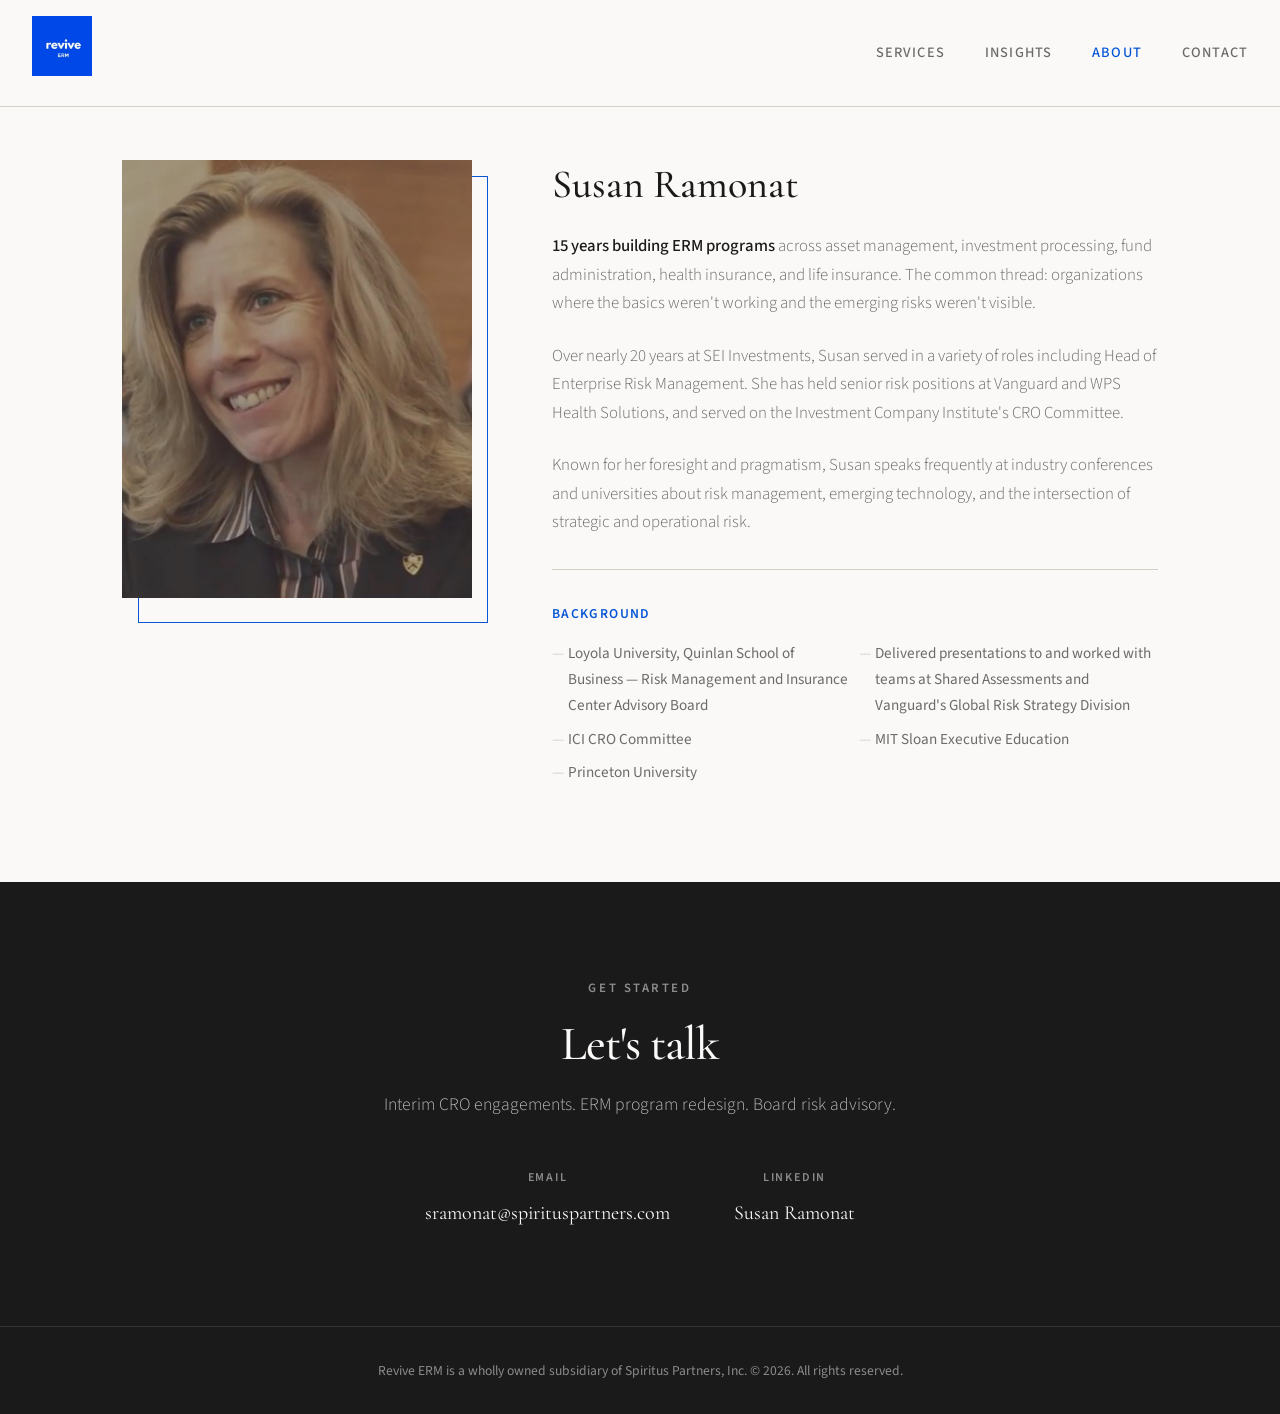
==== about.html @ d05ca96e "Add files via upload" ====
<!DOCTYPE html>
<html lang="en">
<head>
    <meta charset="UTF-8">
    <meta name="viewport" content="width=device-width, initial-scale=1.0">
    <title>About | Susan Ramonat | Revive ERM</title>
    <meta name="description" content="Susan Ramonat — 15 years building ERM programs across asset management, investment processing, fund administration, health insurance, and life insurance.">
    <link rel="preconnect" href="https://fonts.googleapis.com">
    <link rel="preconnect" href="https://fonts.gstatic.com" crossorigin>
    <link href="https://fonts.googleapis.com/css2?family=Cormorant+Garamond:wght@400;500;600;700&family=Source+Sans+3:wght@300;400;500;600&display=swap" rel="stylesheet">
    <style>
        :root {
            --color-ink: #1a1a1a;
            --color-paper: #faf9f7;
            --color-accent: #0656d6;
            --color-muted: #6b6b6b;
            --color-rule: #d4d0c8;
            --font-display: 'Cormorant Garamond', Georgia, serif;
            --font-body: 'Source Sans 3', system-ui, sans-serif;
        }

        * {
            margin: 0;
            padding: 0;
            box-sizing: border-box;
        }

        body {
            font-family: var(--font-body);
            font-size: 17px;
            line-height: 1.7;
            color: var(--color-ink);
            background: var(--color-paper);
            -webkit-font-smoothing: antialiased;
        }

        nav {
            position: fixed;
            top: 0;
            left: 0;
            right: 0;
            z-index: 1000;
            background: var(--color-paper);
            border-bottom: 1px solid var(--color-rule);
            padding: 1rem 2rem;
            display: flex;
            justify-content: space-between;
            align-items: center;
        }

        .nav-brand {
            font-family: var(--font-display);
            font-size: 1.5rem;
            font-weight: 600;
            color: var(--color-ink);
            text-decoration: none;
            letter-spacing: -0.02em;
        }

        .nav-logo {
            height: 60px;
            width: auto;
        }

        .nav-links {
            display: flex;
            gap: 2.5rem;
            list-style: none;
        }

        .nav-links a {
            font-size: 0.9rem;
            font-weight: 500;
            color: var(--color-muted);
            text-decoration: none;
            text-transform: uppercase;
            letter-spacing: 0.08em;
            transition: color 0.2s ease;
        }

        .nav-links a:hover,
        .nav-links a.active {
            color: var(--color-accent);
        }

        .about-section {
            padding: 10rem 2rem 6rem;
            max-width: 1100px;
            margin: 0 auto;
        }

        .about-content {
            display: grid;
            grid-template-columns: 350px 1fr;
            gap: 5rem;
            align-items: start;
        }

        .about-image {
            position: relative;
        }

        .about-image img {
            width: 100%;
            aspect-ratio: 4/5;
            object-fit: cover;
            filter: grayscale(20%);
        }

        .about-image::after {
            content: '';
            position: absolute;
            inset: 1rem -1rem -1rem 1rem;
            border: 1px solid var(--color-accent);
            z-index: -1;
        }

        .about-text h1 {
            font-family: var(--font-display);
            font-size: 2.5rem;
            font-weight: 500;
            margin-bottom: 1.5rem;
            line-height: 1.2;
        }

        .about-text p {
            font-size: 1.05rem;
            font-weight: 300;
            color: var(--color-muted);
            margin-bottom: 1.5rem;
        }

        .about-text p strong {
            color: var(--color-ink);
            font-weight: 500;
        }

        .about-credentials {
            margin-top: 2rem;
            padding-top: 2rem;
            border-top: 1px solid var(--color-rule);
        }

        .about-credentials h2 {
            font-size: 0.85rem;
            font-weight: 600;
            text-transform: uppercase;
            letter-spacing: 0.1em;
            color: var(--color-accent);
            margin-bottom: 1rem;
        }

        .about-credentials ul {
            list-style: none;
            display: grid;
            grid-template-columns: 1fr 1fr;
            gap: 0.5rem;
        }

        .about-credentials li {
            font-size: 0.95rem;
            color: var(--color-muted);
            padding-left: 1rem;
            position: relative;
        }

        .about-credentials li::before {
            content: '—';
            position: absolute;
            left: 0;
            color: var(--color-rule);
        }

        /* Contact Section */
        .contact {
            background: var(--color-ink);
            color: var(--color-paper);
            text-align: center;
            padding: 6rem 2rem;
        }

        .section-eyebrow {
            font-size: 0.8rem;
            font-weight: 600;
            text-transform: uppercase;
            letter-spacing: 0.2em;
            color: rgba(255,255,255,0.5);
            margin-bottom: 1rem;
        }

        .section-title {
            font-family: var(--font-display);
            font-size: clamp(2rem, 4vw, 3rem);
            font-weight: 500;
            line-height: 1.2;
            letter-spacing: -0.02em;
            color: var(--color-paper);
            margin-bottom: 1rem;
        }

        .contact-subtitle {
            font-size: 1.1rem;
            font-weight: 300;
            opacity: 0.7;
            margin-bottom: 3rem;
        }

        .contact-methods {
            display: flex;
            justify-content: center;
            gap: 4rem;
            flex-wrap: wrap;
        }

        .contact-method {
            text-align: center;
        }

        .contact-method-label {
            font-size: 0.75rem;
            font-weight: 600;
            text-transform: uppercase;
            letter-spacing: 0.15em;
            opacity: 0.5;
            margin-bottom: 0.5rem;
        }

        .contact-method a {
            font-family: var(--font-display);
            font-size: 1.25rem;
            color: var(--color-paper);
            text-decoration: none;
            transition: opacity 0.2s ease;
        }

        .contact-method a:hover {
            opacity: 0.7;
        }

        footer {
            background: var(--color-ink);
            color: var(--color-paper);
            padding: 2rem;
            text-align: center;
            border-top: 1px solid rgba(255,255,255,0.1);
        }

        .footer-text {
            font-size: 0.85rem;
            opacity: 0.5;
        }

        .footer-text a {
            color: inherit;
            text-decoration: none;
        }

        @media (max-width: 1024px) {
            .about-content {
                grid-template-columns: 1fr;
                gap: 3rem;
            }

            .about-image {
                max-width: 350px;
            }

            .about-credentials ul {
                grid-template-columns: 1fr;
            }
        }

        @media (max-width: 768px) {
            nav {
                padding: 1rem;
            }

            .nav-links {
                display: none;
            }

            .about-section {
                padding: 7rem 1.5rem 4rem;
            }

            .contact {
                padding: 4rem 1.5rem;
            }

            .contact-methods {
                flex-direction: column;
                gap: 2rem;
            }
        }
    </style>
</head>
<body>
    <nav>
        <a href="index.html" class="nav-brand"><img src="logo.png" alt="Revive ERM" class="nav-logo"></a>
        <ul class="nav-links">
            <li><a href="index.html#services">Services</a></li>
            <li><a href="insights.html">Insights</a></li>
            <li><a href="about.html" class="active">About</a></li>
            <li><a href="index.html#contact">Contact</a></li>
        </ul>
    </nav>

    <section class="about-section">
        <div class="about-content">
            <div class="about-image">
                <img src="headshot.png" alt="Susan Ramonat">
            </div>
            <div class="about-text">
                <h1>Susan Ramonat</h1>
                <p><strong>15 years building ERM programs</strong> across asset management, investment processing, fund administration, health insurance, and life insurance. The common thread: organizations where the basics weren't working and the emerging risks weren't visible.</p>
                <p>Over nearly 20 years at SEI Investments, Susan served in a variety of roles including Head of Enterprise Risk Management. She has held senior risk positions at Vanguard and WPS Health Solutions, and served on the Investment Company Institute's CRO Committee.</p>
                <p>Known for her foresight and pragmatism, Susan speaks frequently at industry conferences and universities about risk management, emerging technology, and the intersection of strategic and operational risk.</p>
                <div class="about-credentials">
                    <h2>Background</h2>
                    <ul>
                        <li>Loyola University, Quinlan School of Business — Risk Management and Insurance Center Advisory Board</li>
                        <li>Delivered presentations to and worked with teams at Shared Assessments and Vanguard's Global Risk Strategy Division</li>
                        <li>ICI CRO Committee</li>
                        <li>MIT Sloan Executive Education</li>
                        <li>Princeton University</li>
                    </ul>
                </div>
            </div>
        </div>
    </section>

    <section class="contact">
        <p class="section-eyebrow">Get Started</p>
        <h2 class="section-title">Let's talk</h2>
        <p class="contact-subtitle">Interim CRO engagements. ERM program redesign. Board risk advisory.</p>
        <div class="contact-methods">
            <div class="contact-method">
                <p class="contact-method-label">Email</p>
                <a href="mailto:sramonat@spirituspartners.com">sramonat@spirituspartners.com</a>
            </div>
            <div class="contact-method">
                <p class="contact-method-label">LinkedIn</p>
                <a href="https://www.linkedin.com/in/susanramonat/" target="_blank" rel="noopener">Susan Ramonat</a>
            </div>
        </div>
    </section>

    <footer>
        <p class="footer-text">Revive ERM is a wholly owned subsidiary of <a href="#">Spiritus Partners, Inc.</a> &copy; 2026. All rights reserved.</p>
    </footer>
</body>
</html>
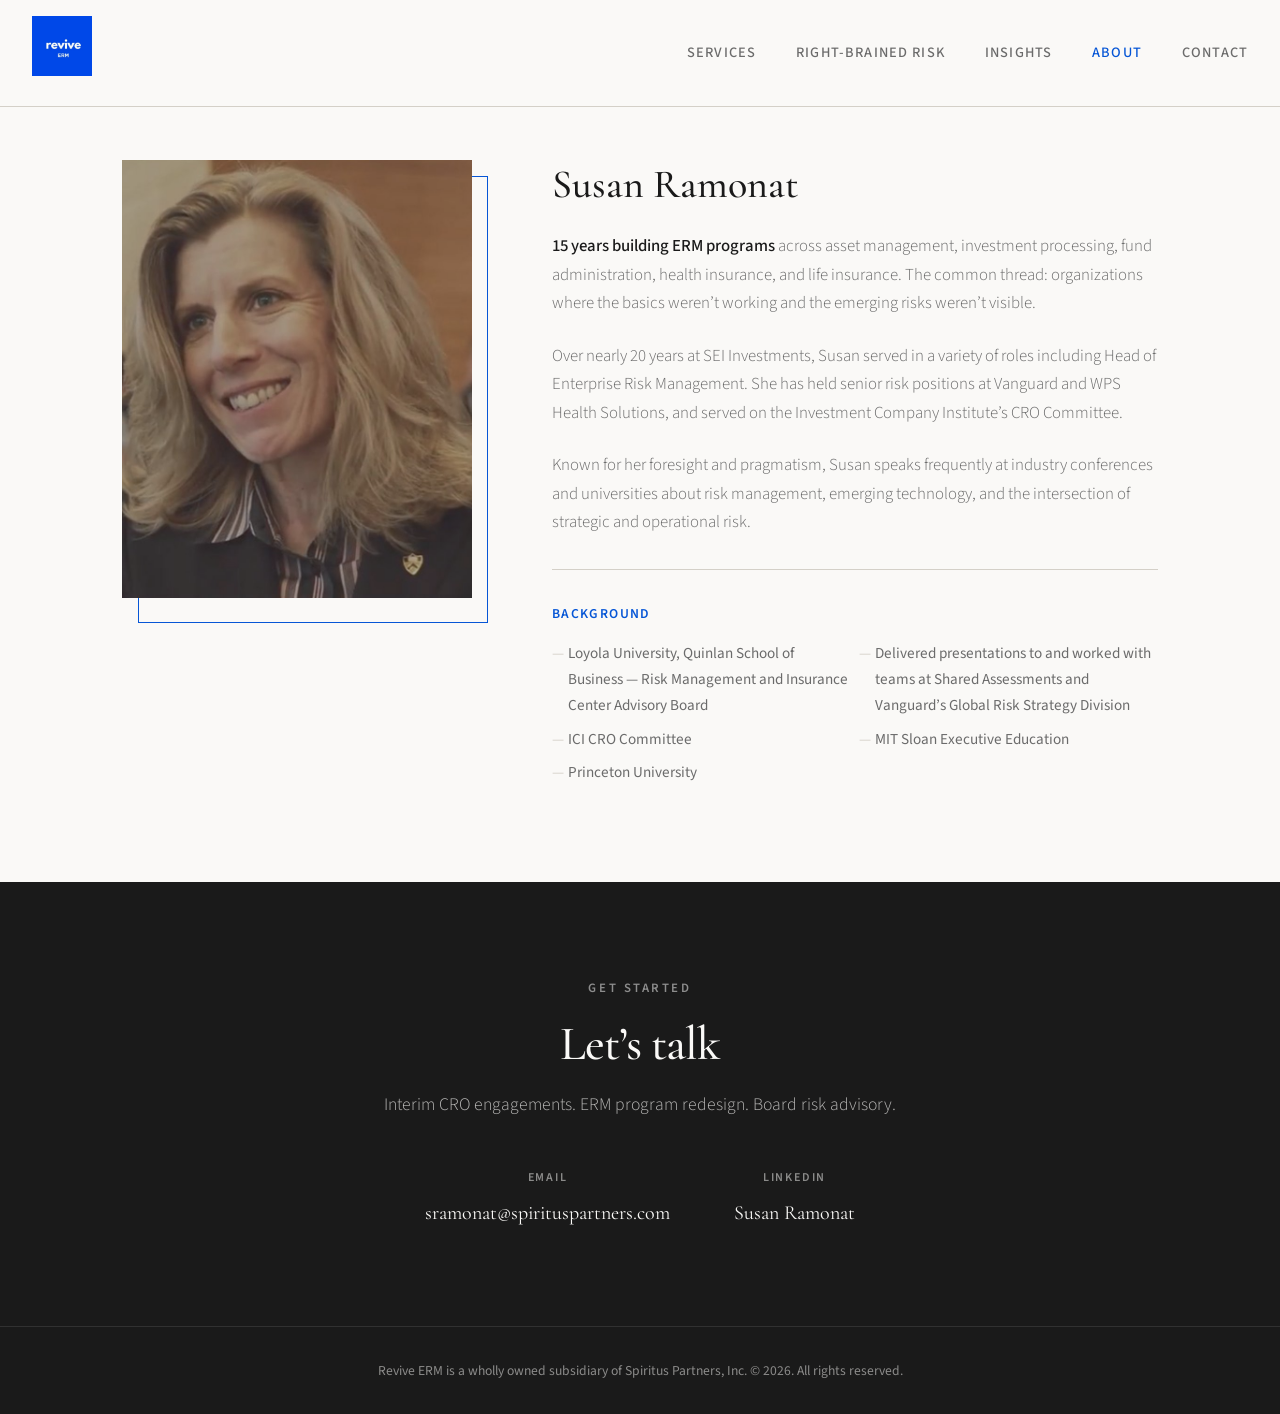
==== commit fae2865a: "Add files via upload" ====
--- a/about.html
+++ b/about.html
@@ -4,306 +4,14 @@
     <meta charset="UTF-8">
     <meta name="viewport" content="width=device-width, initial-scale=1.0">
     <title>About | Susan Ramonat | Revive ERM</title>
-    <meta name="description" content="Susan Ramonat — 15 years building ERM programs across asset management, investment processing, fund administration, health insurance, and life insurance.">
+    <meta name="description" content="Susan Ramonat &#8212; 15 years building ERM programs across asset management, investment processing, fund administration, health insurance, and life insurance.">
     <link rel="preconnect" href="https://fonts.googleapis.com">
     <link rel="preconnect" href="https://fonts.gstatic.com" crossorigin>
     <link href="https://fonts.googleapis.com/css2?family=Cormorant+Garamond:wght@400;500;600;700&family=Source+Sans+3:wght@300;400;500;600&display=swap" rel="stylesheet">
-    <style>
-        :root {
-            --color-ink: #1a1a1a;
-            --color-paper: #faf9f7;
-            --color-accent: #0656d6;
-            --color-muted: #6b6b6b;
-            --color-rule: #d4d0c8;
-            --font-display: 'Cormorant Garamond', Georgia, serif;
-            --font-body: 'Source Sans 3', system-ui, sans-serif;
-        }
-
-        * {
-            margin: 0;
-            padding: 0;
-            box-sizing: border-box;
-        }
-
-        body {
-            font-family: var(--font-body);
-            font-size: 17px;
-            line-height: 1.7;
-            color: var(--color-ink);
-            background: var(--color-paper);
-            -webkit-font-smoothing: antialiased;
-        }
-
-        nav {
-            position: fixed;
-            top: 0;
-            left: 0;
-            right: 0;
-            z-index: 1000;
-            background: var(--color-paper);
-            border-bottom: 1px solid var(--color-rule);
-            padding: 1rem 2rem;
-            display: flex;
-            justify-content: space-between;
-            align-items: center;
-        }
-
-        .nav-brand {
-            font-family: var(--font-display);
-            font-size: 1.5rem;
-            font-weight: 600;
-            color: var(--color-ink);
-            text-decoration: none;
-            letter-spacing: -0.02em;
-        }
-
-        .nav-logo {
-            height: 60px;
-            width: auto;
-        }
-
-        .nav-links {
-            display: flex;
-            gap: 2.5rem;
-            list-style: none;
-        }
-
-        .nav-links a {
-            font-size: 0.9rem;
-            font-weight: 500;
-            color: var(--color-muted);
-            text-decoration: none;
-            text-transform: uppercase;
-            letter-spacing: 0.08em;
-            transition: color 0.2s ease;
-        }
-
-        .nav-links a:hover,
-        .nav-links a.active {
-            color: var(--color-accent);
-        }
-
-        .about-section {
-            padding: 10rem 2rem 6rem;
-            max-width: 1100px;
-            margin: 0 auto;
-        }
-
-        .about-content {
-            display: grid;
-            grid-template-columns: 350px 1fr;
-            gap: 5rem;
-            align-items: start;
-        }
-
-        .about-image {
-            position: relative;
-        }
-
-        .about-image img {
-            width: 100%;
-            aspect-ratio: 4/5;
-            object-fit: cover;
-            filter: grayscale(20%);
-        }
-
-        .about-image::after {
-            content: '';
-            position: absolute;
-            inset: 1rem -1rem -1rem 1rem;
-            border: 1px solid var(--color-accent);
-            z-index: -1;
-        }
-
-        .about-text h1 {
-            font-family: var(--font-display);
-            font-size: 2.5rem;
-            font-weight: 500;
-            margin-bottom: 1.5rem;
-            line-height: 1.2;
-        }
-
-        .about-text p {
-            font-size: 1.05rem;
-            font-weight: 300;
-            color: var(--color-muted);
-            margin-bottom: 1.5rem;
-        }
-
-        .about-text p strong {
-            color: var(--color-ink);
-            font-weight: 500;
-        }
-
-        .about-credentials {
-            margin-top: 2rem;
-            padding-top: 2rem;
-            border-top: 1px solid var(--color-rule);
-        }
-
-        .about-credentials h2 {
-            font-size: 0.85rem;
-            font-weight: 600;
-            text-transform: uppercase;
-            letter-spacing: 0.1em;
-            color: var(--color-accent);
-            margin-bottom: 1rem;
-        }
-
-        .about-credentials ul {
-            list-style: none;
-            display: grid;
-            grid-template-columns: 1fr 1fr;
-            gap: 0.5rem;
-        }
-
-        .about-credentials li {
-            font-size: 0.95rem;
-            color: var(--color-muted);
-            padding-left: 1rem;
-            position: relative;
-        }
-
-        .about-credentials li::before {
-            content: '—';
-            position: absolute;
-            left: 0;
-            color: var(--color-rule);
-        }
-
-        /* Contact Section */
-        .contact {
-            background: var(--color-ink);
-            color: var(--color-paper);
-            text-align: center;
-            padding: 6rem 2rem;
-        }
-
-        .section-eyebrow {
-            font-size: 0.8rem;
-            font-weight: 600;
-            text-transform: uppercase;
-            letter-spacing: 0.2em;
-            color: rgba(255,255,255,0.5);
-            margin-bottom: 1rem;
-        }
-
-        .section-title {
-            font-family: var(--font-display);
-            font-size: clamp(2rem, 4vw, 3rem);
-            font-weight: 500;
-            line-height: 1.2;
-            letter-spacing: -0.02em;
-            color: var(--color-paper);
-            margin-bottom: 1rem;
-        }
-
-        .contact-subtitle {
-            font-size: 1.1rem;
-            font-weight: 300;
-            opacity: 0.7;
-            margin-bottom: 3rem;
-        }
-
-        .contact-methods {
-            display: flex;
-            justify-content: center;
-            gap: 4rem;
-            flex-wrap: wrap;
-        }
-
-        .contact-method {
-            text-align: center;
-        }
-
-        .contact-method-label {
-            font-size: 0.75rem;
-            font-weight: 600;
-            text-transform: uppercase;
-            letter-spacing: 0.15em;
-            opacity: 0.5;
-            margin-bottom: 0.5rem;
-        }
-
-        .contact-method a {
-            font-family: var(--font-display);
-            font-size: 1.25rem;
-            color: var(--color-paper);
-            text-decoration: none;
-            transition: opacity 0.2s ease;
-        }
-
-        .contact-method a:hover {
-            opacity: 0.7;
-        }
-
-        footer {
-            background: var(--color-ink);
-            color: var(--color-paper);
-            padding: 2rem;
-            text-align: center;
-            border-top: 1px solid rgba(255,255,255,0.1);
-        }
-
-        .footer-text {
-            font-size: 0.85rem;
-            opacity: 0.5;
-        }
-
-        .footer-text a {
-            color: inherit;
-            text-decoration: none;
-        }
-
-        @media (max-width: 1024px) {
-            .about-content {
-                grid-template-columns: 1fr;
-                gap: 3rem;
-            }
-
-            .about-image {
-                max-width: 350px;
-            }
-
-            .about-credentials ul {
-                grid-template-columns: 1fr;
-            }
-        }
-
-        @media (max-width: 768px) {
-            nav {
-                padding: 1rem;
-            }
-
-            .nav-links {
-                display: none;
-            }
-
-            .about-section {
-                padding: 7rem 1.5rem 4rem;
-            }
-
-            .contact {
-                padding: 4rem 1.5rem;
-            }
-
-            .contact-methods {
-                flex-direction: column;
-                gap: 2rem;
-            }
-        }
-    </style>
+    <link rel="stylesheet" href="styles.css">
 </head>
-<body>
-    <nav>
-        <a href="index.html" class="nav-brand"><img src="logo.png" alt="Revive ERM" class="nav-logo"></a>
-        <ul class="nav-links">
-            <li><a href="index.html#services">Services</a></li>
-            <li><a href="insights.html">Insights</a></li>
-            <li><a href="about.html" class="active">About</a></li>
-            <li><a href="index.html#contact">Contact</a></li>
-        </ul>
-    </nav>
+<body data-nav-active="about">
+    <script src="nav.js"></script>
 
     <section class="about-section">
         <div class="about-content">
@@ -312,14 +20,14 @@
             </div>
             <div class="about-text">
                 <h1>Susan Ramonat</h1>
-                <p><strong>15 years building ERM programs</strong> across asset management, investment processing, fund administration, health insurance, and life insurance. The common thread: organizations where the basics weren't working and the emerging risks weren't visible.</p>
-                <p>Over nearly 20 years at SEI Investments, Susan served in a variety of roles including Head of Enterprise Risk Management. She has held senior risk positions at Vanguard and WPS Health Solutions, and served on the Investment Company Institute's CRO Committee.</p>
+                <p><strong>15 years building ERM programs</strong> across asset management, investment processing, fund administration, health insurance, and life insurance. The common thread: organizations where the basics weren&#8217;t working and the emerging risks weren&#8217;t visible.</p>
+                <p>Over nearly 20 years at SEI Investments, Susan served in a variety of roles including Head of Enterprise Risk Management. She has held senior risk positions at Vanguard and WPS Health Solutions, and served on the Investment Company Institute&#8217;s CRO Committee.</p>
                 <p>Known for her foresight and pragmatism, Susan speaks frequently at industry conferences and universities about risk management, emerging technology, and the intersection of strategic and operational risk.</p>
                 <div class="about-credentials">
                     <h2>Background</h2>
                     <ul>
-                        <li>Loyola University, Quinlan School of Business — Risk Management and Insurance Center Advisory Board</li>
-                        <li>Delivered presentations to and worked with teams at Shared Assessments and Vanguard's Global Risk Strategy Division</li>
+                        <li>Loyola University, Quinlan School of Business &#8212; Risk Management and Insurance Center Advisory Board</li>
+                        <li>Delivered presentations to and worked with teams at Shared Assessments and Vanguard&#8217;s Global Risk Strategy Division</li>
                         <li>ICI CRO Committee</li>
                         <li>MIT Sloan Executive Education</li>
                         <li>Princeton University</li>
@@ -330,23 +38,23 @@
     </section>
 
     <section class="contact">
-        <p class="section-eyebrow">Get Started</p>
-        <h2 class="section-title">Let's talk</h2>
-        <p class="contact-subtitle">Interim CRO engagements. ERM program redesign. Board risk advisory.</p>
-        <div class="contact-methods">
-            <div class="contact-method">
-                <p class="contact-method-label">Email</p>
-                <a href="mailto:sramonat@spirituspartners.com">sramonat@spirituspartners.com</a>
-            </div>
-            <div class="contact-method">
-                <p class="contact-method-label">LinkedIn</p>
-                <a href="https://www.linkedin.com/in/susanramonat/" target="_blank" rel="noopener">Susan Ramonat</a>
+        <div class="container">
+            <p class="section-eyebrow">Get Started</p>
+            <h2 class="section-title">Let&#8217;s talk</h2>
+            <p class="contact-subtitle">Interim CRO engagements. ERM program redesign. Board risk advisory.</p>
+            <div class="contact-methods">
+                <div class="contact-method">
+                    <p class="contact-method-label">Email</p>
+                    <a href="mailto:sramonat@spirituspartners.com">sramonat@spirituspartners.com</a>
+                </div>
+                <div class="contact-method">
+                    <p class="contact-method-label">LinkedIn</p>
+                    <a href="https://www.linkedin.com/in/susanramonat/" target="_blank" rel="noopener">Susan Ramonat</a>
+                </div>
             </div>
         </div>
     </section>
 
-    <footer>
-        <p class="footer-text">Revive ERM is a wholly owned subsidiary of <a href="#">Spiritus Partners, Inc.</a> &copy; 2026. All rights reserved.</p>
-    </footer>
+    <script src="footer.js"></script>
 </body>
 </html>
--- a/styles.css
+++ b/styles.css
@@ -0,0 +1,714 @@
+/* ============================================================
+   Revive ERM — Shared Stylesheet
+   Built directly from approved site files. Edit here; all pages update.
+   To add nav items: edit nav.js only.
+   ============================================================ */
+
+:root {
+            --color-ink: #1a1a1a;
+            --color-paper: #faf9f7;
+            --color-accent: #0656d6;
+            --color-muted: #6b6b6b;
+            --color-rule: #d4d0c8;
+            --font-display: 'Cormorant Garamond', Georgia, serif;
+            --font-body: 'Source Sans 3', system-ui, sans-serif;
+        }
+
+        * {
+            margin: 0;
+            padding: 0;
+            box-sizing: border-box;
+        }
+
+        html {
+            scroll-behavior: smooth;
+        }
+
+        body {
+            font-family: var(--font-body);
+            font-size: 17px;
+            line-height: 1.7;
+            color: var(--color-ink);
+            background: var(--color-paper);
+            -webkit-font-smoothing: antialiased;
+        }
+
+        nav {
+            position: fixed;
+            top: 0;
+            left: 0;
+            right: 0;
+            z-index: 1000;
+            background: var(--color-paper);
+            border-bottom: 1px solid var(--color-rule);
+            padding: 1rem 2rem;
+            display: flex;
+            justify-content: space-between;
+            align-items: center;
+            transition: box-shadow 0.3s ease;
+        }
+
+        .nav-brand {
+            font-family: var(--font-display);
+            font-size: 1.5rem;
+            font-weight: 600;
+            color: var(--color-ink);
+            text-decoration: none;
+            letter-spacing: -0.02em;
+        }
+
+        .nav-logo {
+            height: 60px;
+            width: auto;
+        }
+
+        .nav-links {
+            display: flex;
+            gap: 2.5rem;
+            list-style: none;
+        }
+
+        .nav-links a {
+            font-size: 0.9rem;
+            font-weight: 500;
+            color: var(--color-muted);
+            text-decoration: none;
+            text-transform: uppercase;
+            letter-spacing: 0.08em;
+            transition: color 0.2s ease;
+        }
+
+        nav.scrolled {
+            box-shadow: 0 2px 20px rgba(0,0,0,0.06);
+        }
+
+        .nav-links a:hover,
+        .nav-links a.active {
+            color: var(--color-accent);
+        }
+
+        .nav-toggle {
+            display: none;
+            flex-direction: column;
+            gap: 5px;
+            cursor: pointer;
+            padding: 5px;
+        }
+
+        .nav-toggle span {
+            width: 24px;
+            height: 2px;
+            background: var(--color-ink);
+            transition: all 0.3s ease;
+        }
+
+        .article-header {
+            padding: 8rem 2rem 4rem;
+            max-width: 800px;
+            margin: 0 auto;
+        }
+
+        .article-meta {
+            display: flex;
+            align-items: center;
+            gap: 1rem;
+            margin-bottom: 2rem;
+        }
+
+        .article-category {
+            font-size: 0.8rem;
+            font-weight: 600;
+            text-transform: uppercase;
+            letter-spacing: 0.15em;
+            color: var(--color-accent);
+        }
+
+        .article-title {
+            font-family: var(--font-display);
+            font-size: clamp(2.5rem, 5vw, 3.5rem);
+            font-weight: 500;
+            line-height: 1.15;
+            letter-spacing: -0.02em;
+            margin-bottom: 1.5rem;
+        }
+
+        .article-subtitle {
+            font-size: 1.35rem;
+            font-weight: 300;
+            color: var(--color-muted);
+            line-height: 1.5;
+        }
+
+        .article-content {
+            max-width: 700px;
+            margin: 0 auto;
+            padding: 0 2rem 6rem;
+        }
+
+        .article-content h2 {
+            font-family: var(--font-display);
+            font-size: 1.75rem;
+            font-weight: 500;
+            margin: 3rem 0 1.5rem;
+            line-height: 1.3;
+        }
+
+        .article-content h3 {
+            font-family: var(--font-display);
+            font-size: 1.35rem;
+            font-weight: 500;
+            margin: 2rem 0 1rem;
+            line-height: 1.3;
+        }
+
+        .article-content p {
+            margin-bottom: 1.5rem;
+            font-weight: 300;
+        }
+
+        .article-content p strong {
+            font-weight: 500;
+            color: var(--color-ink);
+        }
+
+        .callout {
+            background: var(--color-accent);
+            color: var(--color-paper);
+            padding: 1.5rem 2rem;
+            margin: 2.5rem -2rem;
+            font-weight: 500;
+            font-size: 1.1rem;
+            line-height: 1.5;
+        }
+
+        .callout-question {
+            background: #f4f3f1;
+            color: var(--color-ink);
+            padding: 2rem;
+            margin: 2.5rem 0;
+            font-family: var(--font-display);
+            font-size: 1.25rem;
+            font-style: italic;
+            font-weight: 400;
+            line-height: 1.5;
+            border-left: 4px solid var(--color-accent);
+        }
+
+        .article-cta {
+            background: #f4f3f1;
+            padding: 3rem;
+            margin: 3rem -2rem 0;
+            text-align: center;
+        }
+
+        .article-cta h3 {
+            font-family: var(--font-display);
+            font-size: 1.5rem;
+            font-weight: 500;
+            margin-bottom: 1rem;
+        }
+
+        .article-cta p {
+            font-weight: 300;
+            color: var(--color-muted);
+            margin-bottom: 2rem;
+        }
+
+        .cta-button {
+            display: inline-flex;
+            align-items: center;
+            gap: 0.75rem;
+            font-size: 0.9rem;
+            font-weight: 600;
+            text-transform: uppercase;
+            letter-spacing: 0.1em;
+            color: var(--color-paper);
+            background: var(--color-ink);
+            text-decoration: none;
+            padding: 1rem 2rem;
+            transition: all 0.3s ease;
+        }
+
+        .cta-button:hover {
+            background: var(--color-accent);
+        }
+
+        footer {
+            background: var(--color-ink);
+            color: var(--color-paper);
+            padding: 2rem;
+            text-align: center;
+        }
+
+        .footer-text {
+            font-size: 0.85rem;
+            opacity: 0.5;
+        }
+
+        /* Section utilities */
+        .section-eyebrow {
+            font-size: 0.8rem;
+            font-weight: 600;
+            text-transform: uppercase;
+            letter-spacing: 0.2em;
+            color: var(--color-accent);
+            margin-bottom: 1rem;
+        }
+
+        .section-title {
+            font-family: var(--font-display);
+            font-size: clamp(2rem, 4vw, 3rem);
+            font-weight: 500;
+            line-height: 1.2;
+            letter-spacing: -0.02em;
+        }
+
+        .container {
+            max-width: 1100px;
+            margin: 0 auto;
+        }
+
+        .section-header {
+            text-align: center;
+            margin-bottom: 4rem;
+        }
+
+        /* TLDR block — article pages */
+        .tldr {
+            background: #f4f3f1;
+            border-left: 4px solid var(--color-accent);
+            padding: 1.5rem 2rem;
+            margin: 0 0 2.5rem;
+        }
+
+        .tldr-label {
+            font-size: 0.75rem;
+            font-weight: 600;
+            text-transform: uppercase;
+            letter-spacing: 0.15em;
+            color: var(--color-accent);
+            margin-bottom: 0.75rem;
+        }
+
+        .tldr p {
+            font-size: 0.95rem;
+            font-weight: 400;
+            margin-bottom: 0;
+        }
+
+
+        /* ── About Page ─────────────────────────────────────────── */
+
+.about-section {
+            padding: 10rem 2rem 6rem;
+            max-width: 1100px;
+            margin: 0 auto;
+        }
+
+        .about-content {
+            display: grid;
+            grid-template-columns: 350px 1fr;
+            gap: 5rem;
+            align-items: start;
+        }
+
+        .about-image {
+            position: relative;
+        }
+
+        .about-image img {
+            width: 100%;
+            aspect-ratio: 4/5;
+            object-fit: cover;
+            filter: grayscale(20%);
+        }
+
+        .about-image::after {
+            content: '';
+            position: absolute;
+            inset: 1rem -1rem -1rem 1rem;
+            border: 1px solid var(--color-accent);
+            z-index: -1;
+        }
+
+        .about-text h1 {
+            font-family: var(--font-display);
+            font-size: 2.5rem;
+            font-weight: 500;
+            margin-bottom: 1.5rem;
+            line-height: 1.2;
+        }
+
+        .about-text p {
+            font-size: 1.05rem;
+            font-weight: 300;
+            color: var(--color-muted);
+            margin-bottom: 1.5rem;
+        }
+
+        .about-text p strong {
+            color: var(--color-ink);
+            font-weight: 500;
+        }
+
+        .about-credentials {
+            margin-top: 2rem;
+            padding-top: 2rem;
+            border-top: 1px solid var(--color-rule);
+        }
+
+        .about-credentials h2 {
+            font-size: 0.85rem;
+            font-weight: 600;
+            text-transform: uppercase;
+            letter-spacing: 0.1em;
+            color: var(--color-accent);
+            margin-bottom: 1rem;
+        }
+
+        .about-credentials ul {
+            list-style: none;
+            display: grid;
+            grid-template-columns: 1fr 1fr;
+            gap: 0.5rem;
+        }
+
+        .about-credentials li {
+            font-size: 0.95rem;
+            color: var(--color-muted);
+            padding-left: 1rem;
+            position: relative;
+        }
+
+        .about-credentials li::before {
+            content: '—';
+            position: absolute;
+            left: 0;
+            color: var(--color-rule);
+        }
+
+        /* Contact Section */
+        .contact {
+            background: var(--color-ink);
+            color: var(--color-paper);
+            text-align: center;
+            padding: 6rem 2rem;
+        }
+
+        .contact .section-eyebrow {
+            color: rgba(255,255,255,0.5);
+        }
+
+        .contact .section-title {
+            color: var(--color-paper);
+            margin-bottom: 1rem;
+        }
+
+        .contact-subtitle {
+            font-size: 1.1rem;
+            font-weight: 300;
+            opacity: 0.7;
+            margin-bottom: 3rem;
+        }
+
+        .contact-methods {
+            display: flex;
+            justify-content: center;
+            gap: 4rem;
+            flex-wrap: wrap;
+        }
+
+        .contact-method {
+            text-align: center;
+        }
+
+        .contact-method-label {
+            font-size: 0.75rem;
+            font-weight: 600;
+            text-transform: uppercase;
+            letter-spacing: 0.15em;
+            opacity: 0.5;
+            margin-bottom: 0.5rem;
+        }
+
+        .contact-method a {
+            font-family: var(--font-display);
+            font-size: 1.25rem;
+            color: var(--color-paper);
+            text-decoration: none;
+            transition: opacity 0.2s ease;
+        }
+
+        .contact-method a:hover {
+            opacity: 0.7;
+        }
+
+        footer {
+            background: var(--color-ink);
+            color: var(--color-paper);
+            padding: 2rem;
+            text-align: center;
+            border-top: 1px solid rgba(255,255,255,0.1);
+        }
+
+        .footer-text {
+            font-size: 0.85rem;
+            opacity: 0.5;
+        }
+
+        .footer-text a {
+            color: inherit;
+            text-decoration: none;
+        }
+
+        
+
+
+        footer {
+            border-top: 1px solid rgba(255,255,255,0.1);
+        }
+
+        .footer-text a {
+            color: inherit;
+            text-decoration: none;
+        }
+
+
+        /* ── Insights Page ──────────────────────────────────────── */
+
+.page-header {
+            padding: 10rem 2rem 4rem;
+            text-align: center;
+            max-width: 800px;
+            margin: 0 auto;
+        }
+
+        .page-title {
+            font-family: var(--font-display);
+            font-size: clamp(2.5rem, 5vw, 3.5rem);
+            font-weight: 500;
+            line-height: 1.15;
+            letter-spacing: -0.02em;
+            margin-bottom: 1rem;
+        }
+
+        .page-subtitle {
+            font-size: 1.25rem;
+            font-weight: 300;
+            color: var(--color-muted);
+        }
+
+        .insights-list {
+            max-width: 900px;
+            margin: 0 auto;
+            padding: 0 2rem 6rem;
+        }
+
+        .cluster-header {
+            padding: 3rem 0 0;
+            border-top: 2px solid var(--color-ink);
+            margin-top: 1rem;
+        }
+
+        .cluster-header:first-child {
+            border-top: none;
+            margin-top: 0;
+            padding-top: 0;
+        }
+
+        .cluster-label {
+            font-size: 0.8rem;
+            font-weight: 600;
+            text-transform: uppercase;
+            letter-spacing: 0.15em;
+            color: var(--color-ink);
+            margin-bottom: 0;
+        }
+
+        .insight-item {
+            display: block;
+            padding: 3rem 0;
+            border-bottom: 1px solid var(--color-rule);
+            text-decoration: none;
+            color: inherit;
+            transition: all 0.3s ease;
+        }
+
+        .insight-item:first-child {
+            border-top: 1px solid var(--color-rule);
+        }
+
+        .insight-item:hover {
+            padding-left: 1rem;
+        }
+
+        .insight-item:hover .insight-title {
+            color: var(--color-accent);
+        }
+
+        .insight-category {
+            font-size: 0.8rem;
+            font-weight: 600;
+            text-transform: uppercase;
+            letter-spacing: 0.15em;
+            color: var(--color-accent);
+            margin-bottom: 0.75rem;
+        }
+
+        .insight-title {
+            font-family: var(--font-display);
+            font-size: 1.75rem;
+            font-weight: 500;
+            line-height: 1.3;
+            margin-bottom: 0.75rem;
+            transition: color 0.2s ease;
+        }
+
+        .insight-excerpt {
+            font-size: 1rem;
+            font-weight: 300;
+            color: var(--color-muted);
+            line-height: 1.7;
+            max-width: 700px;
+        }
+
+        footer {
+            background: var(--color-ink);
+            color: var(--color-paper);
+            padding: 2rem;
+            text-align: center;
+        }
+
+        .footer-text {
+            font-size: 0.85rem;
+            opacity: 0.5;
+        }
+
+        .footer-text a {
+            color: inherit;
+            text-decoration: none;
+        }
+
+        
+
+        /* ── Hero Animations (index only) ──────────────────────── */
+
+@keyframes fadeInUp {
+            from {
+                opacity: 0;
+                transform: translateY(30px);
+            }
+            to {
+                opacity: 1;
+                transform: translateY(0);
+            }
+
+        /* ── 1024px breakpoint ─────────────────────────────────── */
+
+@media (max-width: 1024px) {
+            .about-content {
+                grid-template-columns: 1fr;
+                gap: 3rem;
+            }
+
+            .about-image {
+                max-width: 350px;
+            }
+
+            .about-credentials ul {
+                grid-template-columns: 1fr;
+            }
+        }
+
+        
+
+        /* ── 768px breakpoint ──────────────────────────────────── */
+
+        @media (max-width: 768px) {
+
+            nav {
+                padding: 1rem;
+            }
+
+            .nav-links {
+                display: none;
+            }
+
+            .nav-toggle {
+                display: flex;
+            }
+
+            .article-header {
+                padding: 6rem 1.5rem 3rem;
+            }
+
+            .article-content {
+                padding: 0 1.5rem 4rem;
+            }
+
+            .callout {
+                margin: 2rem -1.5rem;
+                padding: 1.5rem;
+            }
+
+            .article-cta {
+                margin: 2rem -1.5rem 0;
+                padding: 2rem 1.5rem;
+            }
+        
+
+            nav {
+                padding: 1rem;
+            }
+
+            .nav-links {
+                display: none;
+            }
+
+            .nav-toggle {
+                display: flex;
+            }
+
+            .about-section {
+                padding: 7rem 1.5rem 4rem;
+            }
+
+            .contact {
+                padding: 4rem 1.5rem;
+            }
+
+            .contact-methods {
+                flex-direction: column;
+                gap: 2rem;
+            }
+        
+
+            nav {
+                padding: 1rem;
+            }
+
+            .nav-links {
+                display: none;
+            }
+
+            .nav-toggle {
+                display: flex;
+            }
+
+            .page-header {
+                padding: 7rem 1.5rem 3rem;
+            }
+
+            .insights-list {
+                padding: 0 1.5rem 4rem;
+            }
+
+            .insight-item {
+                padding: 2rem 0;
+            }
+
+            .insight-item:hover {
+                padding-left: 0;
+            }
+        
+        }
